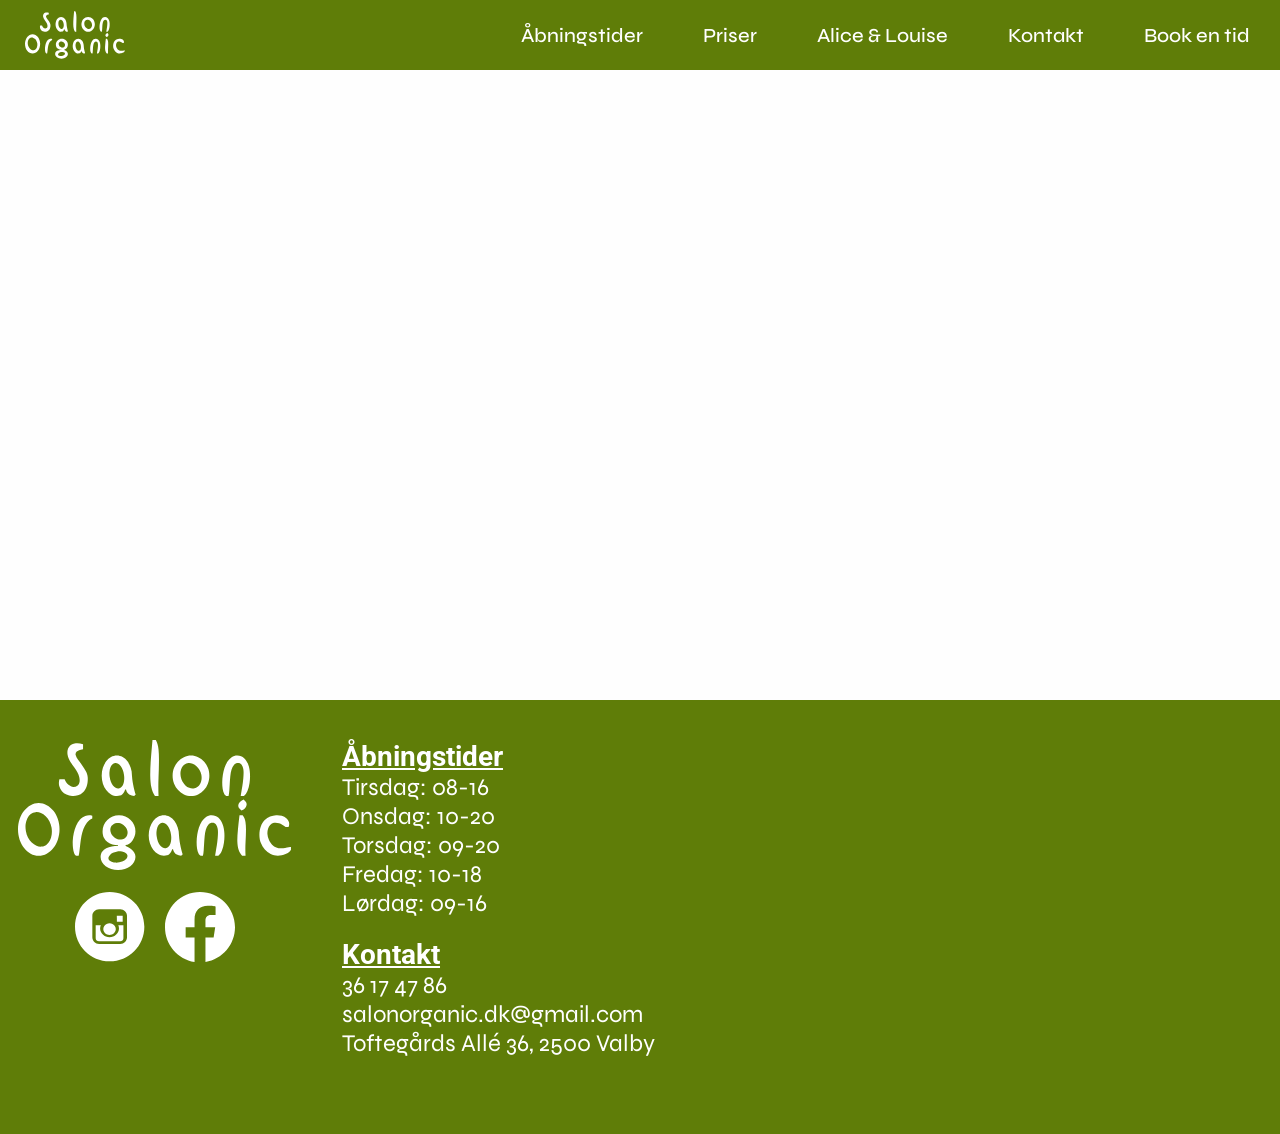
==== aliceoglouise.html @ b5951587 "forside" ====
<!DOCTYPE html>
<html lang="en">
<head>
    <meta charset="UTF-8">
    <link rel="stylesheet" href="style.css">
    <meta name="viewport" content="width=device-width, initial-scale=1.0">
    <title>Forside</title>
</head>
<body id="body">
    <header id="myHeader">
        <!--responsive menu start-->
        <nav class="navbar">
            <a href="index.html" class="nav-branding"><img src="img/Salon Organic.svg"></a> 
            
            <ul class="nav-menu">
                <li class="nav-item">
                    <a href="#footer" class="nav-link color">Åbningstider</a>
                </li>

                <li class="nav-item">
                    <a href="#" class="nav-link color">Priser</a>
                </li>

                <li class="nav-item">
                    <a href="#" class="nav-link color">Alice & Louise</a>
                </li>

                <li class="nav-item">
                    <a href="#footer" class="nav-link color">Kontakt</a>
                </li>

                <li class="nav-item">
                    <a href="https://salonbook.one/?salonorganic#/" class="nav-link color">Book en tid</a>
                </li>
            </ul>
            
            <!--hamburger symbol-->
            <flex>
            <div class="hamburger divclass">
                <span class="bar"></span>
                <span class="bar"></span>
                <span class="bar"></span>
            </div></flex>
        </nav>
        <!--responsive menu end-->

    </header>
    <script src="script.js"></script> <!--link to javaScript file-->
    <div class="undermenu" style="height: 700px;"></div>
    <footer id="footer" class="footer">
        <section class="footeritems">
            <box1 class="box1">
     <a href="index.html" ><img class="footerlogo" src="img/Salon Organic.svg"></a>
     <br>
    <socials>
        <a href="index.html" ><img class="" src="img/instagram.svg">
        <a href="index.html" ><img class="" src="img/facebook.svg"></a></socials>
    </box1>
     <box2>
     <text class="footertext"><a class="footerh1">Åbningstider</a>
        <a class="footera">
        Tirsdag: 08-16 <br>
    Onsdag: 10-20 <br>
    Torsdag: 09-20 <br>
    Fredag: 10-18 <br>
    Lørdag: 09-16</a></text>
    <text class="footertext"><a class="footerh1">Kontakt</a>
        <a class="footera">
        36 17 47 86 <br>
salonorganic.dk@gmail.com <br>
Toftegårds Allé 36, 2500 Valby</a></text></box2>
<map><iframe src="https://www.google.com/maps/embed?pb=!1m18!1m12!1m3!1d167.26829766638448!2d12.516035064567237!3d55.66316603645424!2m3!1f0!2f0!3f0!3m2!1i1024!2i768!4f13.1!3m3!1m2!1s0x4652538d0f232a75%3A0xb062609113948a3b!2sSalon%20Organic!5e0!3m2!1sda!2sdk!4v1773421921897!5m2!1sda!2sdk" width="550" height="350" style="border:0;" allowfullscreen="allowfullscreen" loading="" referrerpolicy="no-referrer-when-downgrade"></iframe></map>
        
    </section></footer>
</body>
</html>
---- style.css ----
@import url('https://fonts.googleapis.com/css2?family=Syne:wght@400..800&display=swap');
@import url('https://fonts.googleapis.com/css2?family=Roboto:ital,wght@0,100..900;1,100..900&display=swap');
/*--STICKY HEADER---------------------------------*/

.paddingtop {
    padding-top: 70px;
}

html {
    height: 100%;
}

.sticky                     {
    position: fixed;
    top: 0;
    width: 100%;
}



.sticky + .content          {padding-top: 102px;}

 body {
    background-color: #FEFEFE;
}


.footerlogo {
    height: 130px;
    width: auto;
}

.footertext {
    display: flex;
    flex-direction: column;
    width: auto;
    height: auto;
}

.kontaktsvg {
    height: auto;
    width: 25px;
}

.footerh1 {
font-family: "Roboto", sans-serif;
color: #ffffff;
font-weight: 700;
font-size: 28px;
text-decoration: underline;
}

box2 {
display: flex;
flex-direction: column;
gap: 20px;
height: auto;
margin: 0;
padding: 0;
flex-wrap: wrap;
align-content: flex-start;
}

.box1 {
    display: flex;
    align-items: center;
    flex-direction: column;
    height: auto;
}


.footera {
font-family: "syne", sans-serif;
color: #ffffff;
font-weight: 300;
font-size: 24px;
gap: 4px;
width: 320px;
}

socials {
    display: flex;
    width: 160px;
    justify-content: space-between;
    height: 100px;
}

socials img {
    height: 70px;
    width: auto;
}


.footeritems {
    margin: 0;
    padding: 0;
    display: flex;
    width: 100%;
    flex-wrap: wrap;
    justify-content: center;
    gap: 50px;
    height: auto;
}

.footer {
    overflow: auto;
    margin: 0;
    padding: 0;
    padding-top: 40px;
    padding-bottom: 40px;
    display: flex;
    justify-content: center;
    align-items: center;
    background-color: #5F7D08;
    height: auto;
    width: 100%;
}

header {
    position: fixed;
    top: 0;
    width: 100%;
}

/*--HAMBURGER MENU START-----------------------------------------------*/
.navbar { 
    display: flex;
    height: 70px;
    font-family: "Syne", sans-serif;
    font-weight: 500;
    font-size: 20px;
    background-color: #5F7D08;
    width: 100%;
    
}

.color {
    color: #ffffff;
}

.nav-menu {
    display: flex;
    font-family: "Syne", sans-serif;
    align-items: center;
    text-decoration: none;
    list-style: none;
    height: 70px;
    margin: 0;
    width: 100%;
    justify-content: flex-end;
}

#myHeader {
    z-index: 1000;
}

.nav-branding img           {
    height: 70px;
     width: 100px;
     padding-left: 25px;
}


.nav-link {
display: flex;
align-items: center;
transition: 0.2s ease;
text-decoration: none;
height: 70px !important;
padding-right: 30px;
padding-left: 30px;
} 

.nav-link:hover             {
    background-color: #425607;
}

.hamburger {
    display:none; 
    cursor: pointer;}

.bar                        {display: block; 
    width:25px;
    height:3px;
    margin: 5px auto; 
    -webkit-transition: all 0.3s ease-in-out;
    transition: all 0.3s ease-in-out;
    background-color: #ffffff;}

body { 
margin: 0;
padding: 0;
height: 100%;
}

flex {
    display: flex;
    justify-content: center;
    align-items: center;
}

div1 {
    margin-top: 70px !important;
    display: flex;
    height: 500px;
    width: 100%;
    margin: 0;
    padding: 0;
    overflow: hidden;
    align-items: center;
}

div2 {
    display: flex;
    height: 500px;
    width: 100%;
    margin: 0;
    padding: 0;
    overflow: hidden;
    align-items: center;
}


billede {
    height: 100%;
    display: flex;
    position:relative;
    width: 50%;
    object-fit: fill;
    margin: 0%;
    padding: 0;
    overflow: hidden;
    justify-content: center;
}

billedetekst {
   height: 100%;
    text-align: center;
    display: flex;
    width: 50%;
    flex-direction: column;
    align-items: center;
    justify-content: center;
}

teksth1 {
font-family: "Roboto", sans-serif;
color: #2E4C1B;
font-weight: 700;
font-size: 28px;
width: 90%;
}

teksth2 {
font-family: "syne", sans-serif;
color: #2E4C1B;
font-weight: 400;
font-size: 24px;
width: 80%;
line-height: 25px;
}

.billede {
    width: 100%;
    object-fit: cover;  
      display: flex;
    overflow: hidden;
    object-position: bottom;
}

@media(max-width:1274px){
teksth1 {
font-family: "Roboto", sans-serif;
color: #2E4C1B;
font-weight: 700;
font-size: 28px;
width: 100%;
}
    teksth2 {
font-family: "syne", sans-serif;
color: #2E4C1B;
font-weight: 400;
font-size: 22px;
width: 95%;
line-height: 25px;
}
}

@media(max-width:1096px){
billede {
    height: 400px;
    width: 100%;
    object-fit: cover;
    display: flex;
    margin-bottom: 0;
}

.billede {
  height: 400px;
    width: 100%;
    object-fit: cover;  
      display: flex;
    overflow: hidden;
    object-position: bottom;
}

billedetekst {
    height: 100%;
    text-align: center;
    display: flex;
    width: 90%;
    flex-direction: column;
    align-items: center;
    justify-content: center;
    padding: 40px;
}

div1 {
            display: flex;
        height: auto;
        flex-wrap: wrap;
        justify-content: center;
        margin-bottom: 0;
}
div2 {
            display: flex;
        height: auto;
        flex-wrap: wrap;
        justify-content: center;
        flex-direction: column-reverse;
        align-content: center;
}
}

@media(max-width:768px){

.footer {
    padding-top: 60px;
    padding-bottom: 40px;
}

    .footerh1 {
font-family: "Roboto", sans-serif;
color: #ffffff;
font-weight: 700;
font-size: 24px;
text-decoration: underline;
}


.footera {
font-family: "Roboto", sans-serif;
color: #ffffff;
font-weight: 300;
font-size: 20px;
gap: 4px;
width: 320px;
}

.box1 {
        order:3;
        display: flex;
    align-items: flex-start;
    flex-direction: column;
    height: auto;
    margin: 0;
    padding: 0;
    }

    .footerlogo {
        display: none;
    }
    
     .footeritems {
        width: 90%;
        justify-content: flex-start;
        gap: 10px;
        flex-direction: column;
    }

    .hamburger
        {
            display: block;
            margin-right: 25px;
    }

    .hamburger.active .bar:nth-child(2)
        {opacity: 0;}
    
    .hamburger.active .bar:nth-child(1)
        {transform: translateY(8px) rotate(45deg);} 

    .hamburger.active .bar:nth-child(3)
        {transform: translateY(-8px) rotate(-45deg);} 

    .nav-menu{
        position: fixed;
        top:-100%;
        flex-direction: column;
        background-color: #425607;
        width:100%;
        text-align: center;
        transition: 0.4s;
    padding: 0;
    margin: 0;
z-index: -1;
justify-content: inherit;
height: auto;
}

        

    .nav-item{
        margin: 16px 0;
    width: 100%;}

    .nav-menu.active{
        position: fixed;
        padding: 0;
        top: 70px;
        z-index: -1;
        padding-top: 20px;
        margin-top: -20px;
     }
.navbar { 
    display: flex;
    height: 70px;
    font-family: "Syne", sans-serif;
    font-weight: 500;
    font-size: 20px;
    background-color: #5F7D08;
    width: 100%;
    justify-content: space-between;
}

.nav-link:hover             {
    background-color:none;
}

.nav-link           {
    display: flex;
    justify-content: center;
}

a:hover, a:focus, a:active {
  text-decoration: none;
  color: #42560700;
   -webkit-tap-highlight-color: transparent !important;
}

    }

    @media(max-width:615px){
          map {
    width: 100% !important;
    height: 300px !important;
  }
  map > iframe {
    width: 100% !important;
    height: 300px !important;
  }
}

 @media(max-width:355px){
          map {
    width: 100% !important;
    height: 300px !important;
  }
  map > iframe {
    width: 100% !important;
    height: 300px !important;
  }
}

@media(max-width:450px){
billede {
    height: 250px;
    width: 100%;
    object-fit: cover;
    display: flex;
    margin-bottom: 0;
}

.billede {
  height: 250px;
    width: 100%;
    object-fit: cover;  
      display: flex;
    overflow: hidden;
    object-position: bottom;
}

billedetekst {
    height: 100%;
    text-align: center;
    display: flex;
    width: 95%;
    flex-direction: column;
    align-items: center;
    justify-content: center;
    padding: 20px;
}

div1 {
            display: flex;
        height: auto;
        flex-wrap: wrap;
        justify-content: center;
        margin-bottom: 0;
}
div2 {
            display: flex;
        height: auto;
        flex-wrap: wrap;
        justify-content: center;
        flex-direction: column-reverse;
        align-content: center;
}
teksth1 {
font-family: "Roboto", sans-serif;
color: #2E4C1B;
font-weight: 700;
font-size: 20px;
width: 100%;
}
    teksth2 {
font-family: "syne", sans-serif;
color: #2E4C1B;
font-weight: 400;
font-size: 18px;
width: 90%;
line-height: 20px;
}
}
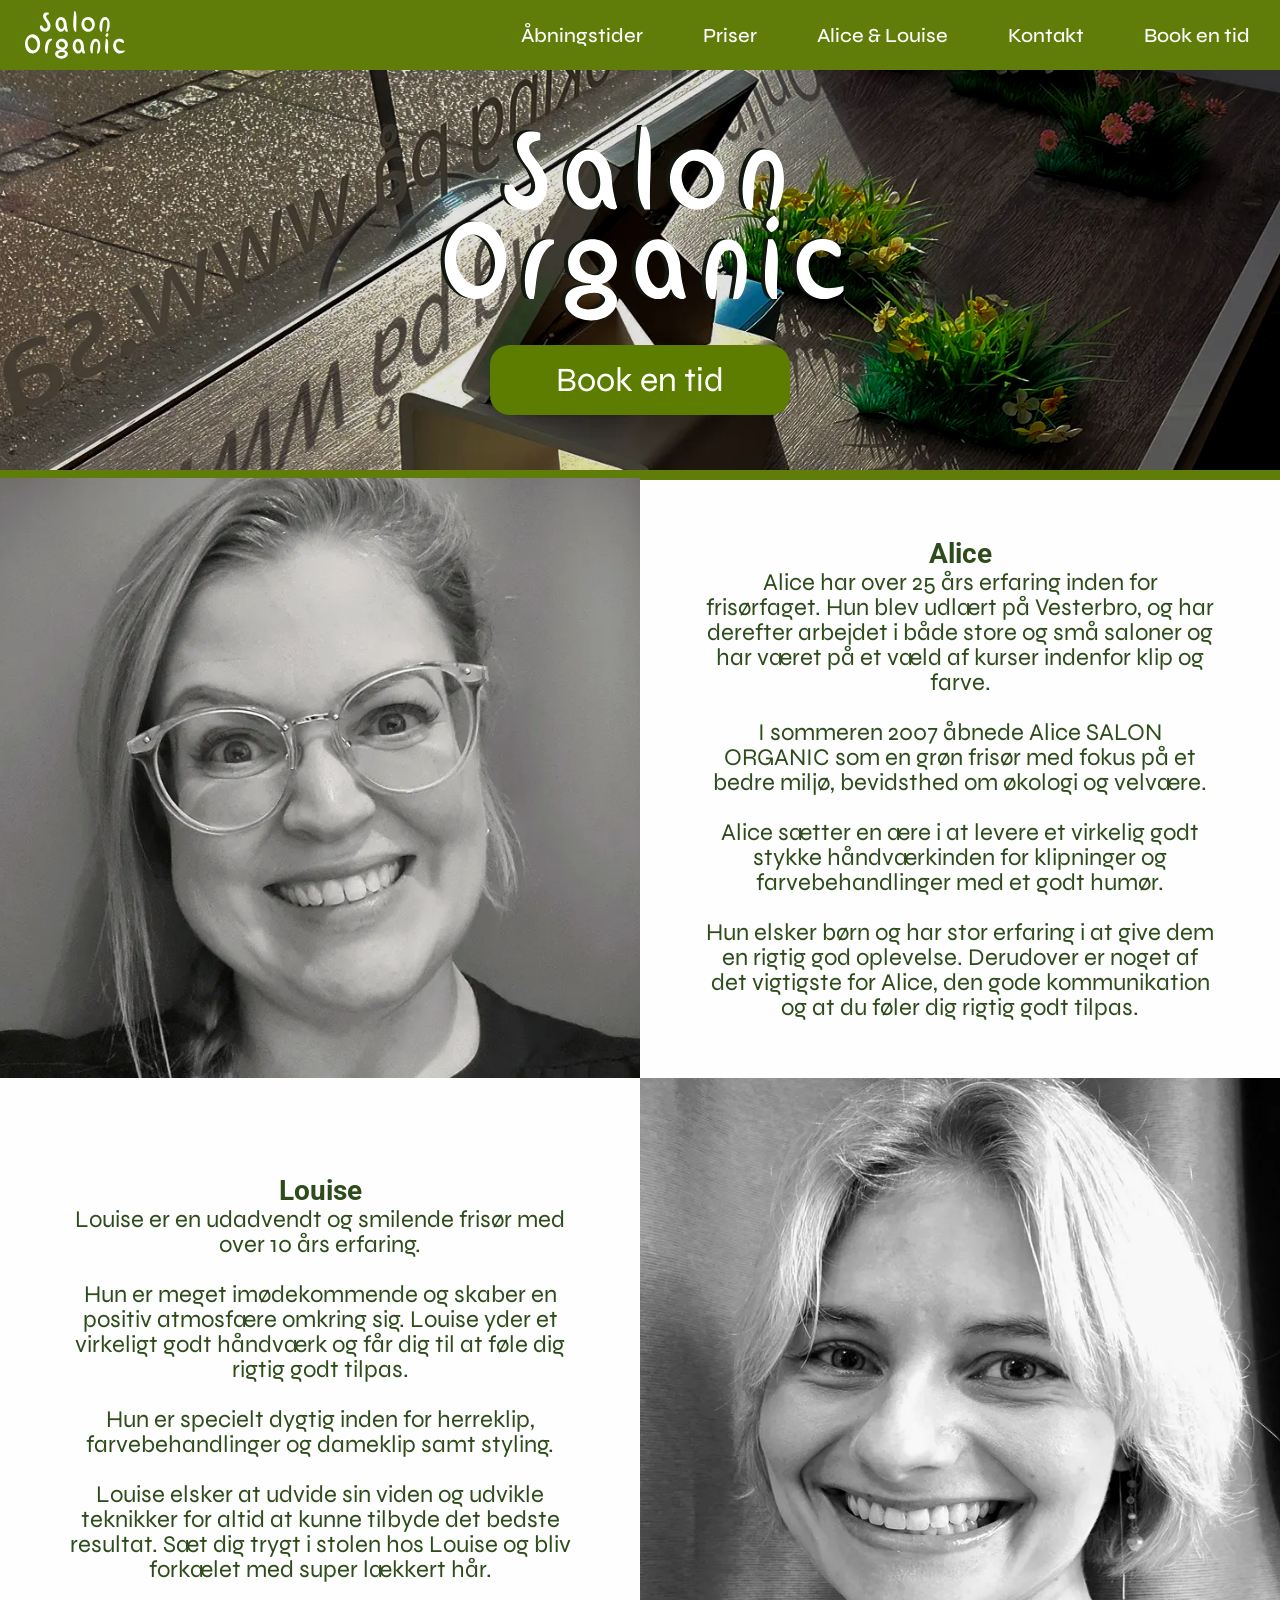
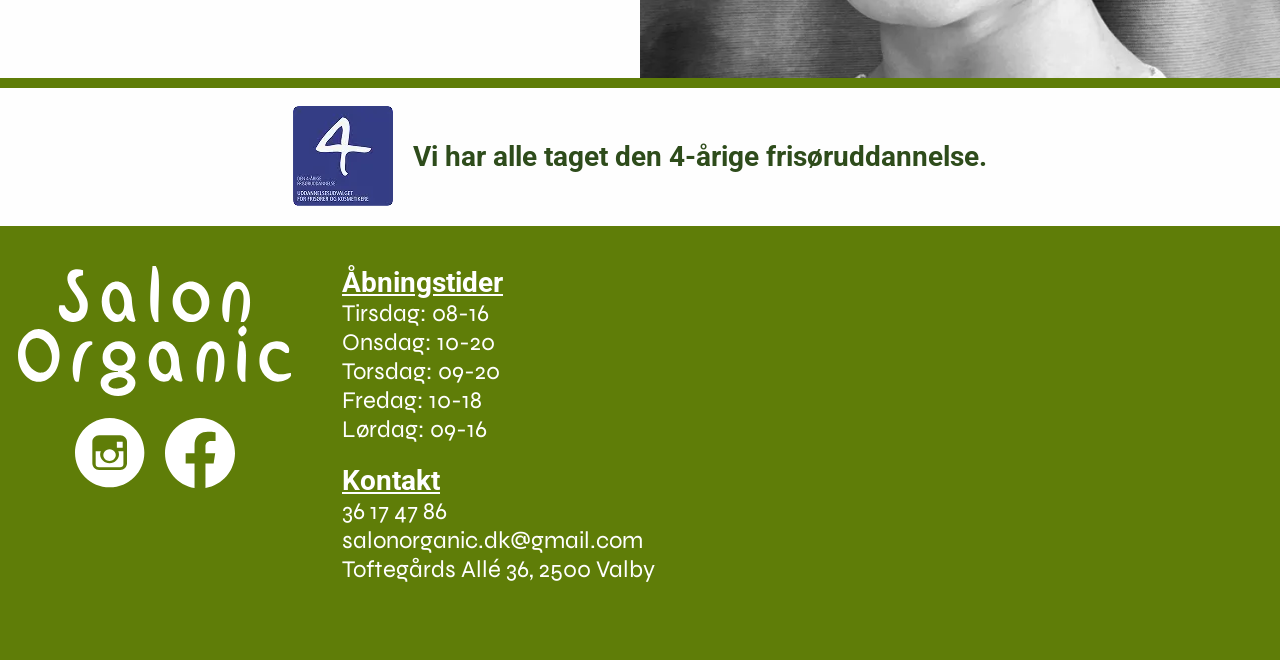
==== commit 7267e736: "aliceoglouise" ====
--- a/aliceoglouise.html
+++ b/aliceoglouise.html
@@ -1,16 +1,24 @@
 <!DOCTYPE html>
-<html lang="en">
+<html lang="da">
 <head>
+    <meta http-equiv="Content-Type" content="text/html; charset=utf-8">
+    <link rel="shortcut icon" type="image/x-icon" href="img/logosalonorganic.ico">
+    <script async="" src="https://www.googletagmanager.com/gtm.js?id=GTM-NTB98TKX"></script>
+    <meta property="og:url" content="http://www.salonorganic.dk">
+    <meta property="og:type" content="website">
+    <meta property="og:title" content="Salon Organic">
+    <meta property="og:description" content="Din økologiske frisør i hjertet af Valby">
+    <meta property="og:image" content="http://salonorganic.dk/images/blomst.jpg">
     <meta charset="UTF-8">
     <link rel="stylesheet" href="style.css">
     <meta name="viewport" content="width=device-width, initial-scale=1.0">
-    <title>Forside</title>
+    <title>Salon Organic</title>
 </head>
 <body id="body">
     <header id="myHeader">
         <!--responsive menu start-->
         <nav class="navbar">
-            <a href="index.html" class="nav-branding"><img src="img/Salon Organic.svg"></a> 
+            <a href="index.html" class="nav-branding"><img src="img/SalonOrganic.svg"></a> 
             
             <ul class="nav-menu">
                 <li class="nav-item">
@@ -18,11 +26,11 @@
                 </li>
 
                 <li class="nav-item">
-                    <a href="#" class="nav-link color">Priser</a>
+                    <a href="priser.html" class="nav-link color">Priser</a>
                 </li>
 
                 <li class="nav-item">
-                    <a href="#" class="nav-link color">Alice & Louise</a>
+                    <a href="aliceoglouise.html" class="nav-link color">Alice & Louise</a>
                 </li>
 
                 <li class="nav-item">
@@ -30,7 +38,7 @@
                 </li>
 
                 <li class="nav-item">
-                    <a href="https://salonbook.one/?salonorganic#/" class="nav-link color">Book en tid</a>
+                    <a target="_blank" rel="noopener noreferrer" href="https://salonbook.one/?salonorganic#/" class="nav-link color">Book en tid</a>
                 </li>
             </ul>
             
@@ -45,12 +53,74 @@
         <!--responsive menu end-->
 
     </header>
-    <script src="script.js"></script> <!--link to javaScript file-->
-    <div class="undermenu" style="height: 700px;"></div>
+    <script src="script.js"></script>
+    <div class="undermenu"></div>
+    <hero class="darker" style="background-image: url('img/aliceoglouisehero.webp');" fetchpriority="high" rel="preload" >
+       <img class="herologo" src="img/HeroSalonOrganic.svg">
+       <a target="_blank" rel="noopener noreferrer" href="https://salonbook.one/?salonorganic#/" class="button"><button>Book en tid</button></a>
+        
+    </hero>
+    <linje></linje>
+    <div1 class="vend alhøjde">
+        <billedetekst>
+        <teksth1>Alice</teksth1>
+        <teksth2>
+       Alice har over 25 års erfaring inden for frisørfaget.
+            Hun blev udlært på Vesterbro, og har derefter arbejdet i både 
+            store og små saloner og har været på et væld af kurser indenfor klip og farve.
+            <br>
+            <br>
+            I sommeren 2007 åbnede Alice SALON ORGANIC som en grøn frisør 
+            med fokus på et bedre miljø, bevidsthed om økologi og velvære.
+            <br>
+            <br>
+            Alice sætter en ære i at levere et virkelig godt stykke håndværkinden
+            for klipninger og farvebehandlinger med et godt humør.
+            <br>
+            <br>
+            Hun elsker børn og har stor erfaring i at give dem en rigtig god oplevelse. 
+            Derudover er noget af det vigtigste for Alice, den gode kommunikation 
+            og at du føler dig rigtig godt tilpas.
+            </teksth2>
+        </billedetekst>
+        <billede>
+         <img class="billedeal" style="object-position: center" src="img/alice.webp">
+        </billede>
+    </div1>
+       <div2 class="vend2 alhøjde">
+        
+        <billede>
+         <img class="billedeal" style="object-position: center;" src="img/louise.webp">
+        </billede>
+        <billedetekst>
+        <teksth1>Louise</teksth1>
+        <teksth2>
+        Louise er en udadvendt og smilende frisør
+        med over 10 års erfaring. 
+            <br>
+            <br>
+        Hun er meget imødekommende og 
+        skaber en positiv atmosfære omkring sig.
+        Louise yder et virkeligt godt håndværk og 
+        får dig til at føle dig rigtig godt tilpas. 
+            <br>
+            <br>
+        Hun er specielt dygtig inden for herreklip, farvebehandlinger 
+        og dameklip samt styling. 
+            <br>
+            <br>
+        Louise elsker at udvide sin viden og udvikle teknikker for altid at kunne
+         tilbyde det bedste resultat. Sæt dig trygt i stolen hos Louise og bliv forkælet
+          med super lækkert hår.
+            </teksth2>
+        </billedetekst>
+    </div2>
+    <linje></linje>
+    <section class="fireflex"><img class="firearlogo" src="img/4AR.webp"> <tekstfire>Vi har alle taget den 4-årige frisøruddannelse.</tekstfire> </section>
     <footer id="footer" class="footer">
         <section class="footeritems">
             <box1 class="box1">
-     <a href="index.html" ><img class="footerlogo" src="img/Salon Organic.svg"></a>
+     <a href="index.html" ><img class="footerlogo" src="img/SalonOrganic.svg"></a>
      <br>
     <socials>
         <a href="index.html" ><img class="" src="img/instagram.svg">
@@ -69,7 +139,7 @@
         36 17 47 86 <br>
 salonorganic.dk@gmail.com <br>
 Toftegårds Allé 36, 2500 Valby</a></text></box2>
-<map><iframe src="https://www.google.com/maps/embed?pb=!1m18!1m12!1m3!1d167.26829766638448!2d12.516035064567237!3d55.66316603645424!2m3!1f0!2f0!3f0!3m2!1i1024!2i768!4f13.1!3m3!1m2!1s0x4652538d0f232a75%3A0xb062609113948a3b!2sSalon%20Organic!5e0!3m2!1sda!2sdk!4v1773421921897!5m2!1sda!2sdk" width="550" height="350" style="border:0;" allowfullscreen="allowfullscreen" loading="" referrerpolicy="no-referrer-when-downgrade"></iframe></map>
+<map><iframe src="https://www.google.com/maps/embed?pb=!1m18!1m12!1m3!1d167.26829766638448!2d12.516035064567237!3d55.66316603645424!2m3!1f0!2f0!3f0!3m2!1i1024!2i768!4f13.1!3m3!1m2!1s0x4652538d0f232a75%3A0xb062609113948a3b!2sSalon%20Organic!5e0!3m2!1sda!2sdk!4v1773421921897!5m2!1sda!2sdk" width="550" height="350" style="border:0;" allowfullscreen="allowfullscreen" loading="lazy" referrerpolicy="no-referrer-when-downgrade"></iframe></map>
         
     </section></footer>
 </body>
--- a/style.css
+++ b/style.css
@@ -16,7 +16,19 @@
     width: 100%;
 }
 
-
+.darker {
+filter: contrast(1.1);
+}
+
+.fireflex {
+    display: flex;
+    width: 100% !important;
+    align-items: center;
+    justify-content: center;
+    gap: 20px;
+    padding-top: 20px;
+    padding-bottom: 20px;
+}
 
 .sticky + .content          {padding-top: 102px;}
 
@@ -171,6 +183,10 @@
 padding-left: 30px;
 } 
 
+.alhøjde {
+    height: 600px;
+}
+
 .nav-link:hover             {
     background-color: #425607;
 }
@@ -200,26 +216,91 @@
 }
 
 div1 {
+    display: flex;
+    height: 500px;
+    width: 100%;
+    margin: 0;
+    padding: 0;
+    overflow: hidden;
+    align-items: center;
+}
+
+.vend {
+    display: flex;
+    flex-direction: row-reverse;
+}
+
+.vend2 {
+    display: flex;
+    flex-direction: row-reverse;
+}
+
+div2 {
+    display: flex;
+    height: 500px;
+    width: 100%;
+    margin: 0;
+    padding: 0;
+    overflow: hidden;
+    align-items: center;
+}
+
+.herologo {
+    height: 200px;
+    width: 100%;
+}
+
+button {
+    background-color: #5F7D08;
+     width: 300px;
+    height: 70px;
+    padding: 0;
+    border-width: 0;
+    border-radius: 20px;
+    font-family: "Syne", sans-serif;
+    color: #FEFEFE;
+    text-decoration: none;
+    font-size: 34px;
+}
+
+button:hover {
+    margin-bottom: -3px;
+    background-color: #2E4C1B;
+    zoom: 1.03;
+}
+
+hero {
     margin-top: 70px !important;
     display: flex;
-    height: 500px;
-    width: 100%;
-    margin: 0;
-    padding: 0;
-    overflow: hidden;
-    align-items: center;
-}
-
-div2 {
-    display: flex;
-    height: 500px;
-    width: 100%;
-    margin: 0;
-    padding: 0;
-    overflow: hidden;
-    align-items: center;
-}
-
+    width: 100%;
+    height: 400px;
+     justify-content: center;
+    flex-direction: column;
+    align-items: center;
+    gap: 20px;
+    background-repeat: no-repeat;
+    background-size: cover;
+    background-position: center;
+}
+
+linje {
+    display: flex;
+    background-color: #5F7D08;
+    height: 10px;
+    width: 100%;
+    margin-bottom: -2px;
+}
+
+#contents {
+    color: #254a12;
+    font-family: "Roboto", sans-serif;
+    align-items: center;
+    font-weight: 500;
+    width: 80%;
+    padding-bottom: 10px;
+    font-size: 18px;
+    line-height: 20px;
+}
 
 billede {
     height: 100%;
@@ -231,6 +312,11 @@
     padding: 0;
     overflow: hidden;
     justify-content: center;
+}
+
+img {
+    overflow-clip-margin: inherit;
+    overflow: auto;
 }
 
 billedetekst {
@@ -250,6 +336,14 @@
 font-size: 28px;
 width: 90%;
 }
+
+tekstfire {
+font-family: "Roboto", sans-serif;
+color: #2E4C1B;
+font-weight: 700;
+font-size: 28px;
+}
+
 
 teksth2 {
 font-family: "syne", sans-serif;
@@ -268,6 +362,15 @@
     object-position: bottom;
 }
 
+.billedeal {
+    height: 600px;
+    width: 100%;
+    object-fit: cover;  
+      display: flex;
+    overflow: hidden;
+    object-position: bottom;
+}
+
 @media(max-width:1274px){
 teksth1 {
 font-family: "Roboto", sans-serif;
@@ -287,12 +390,34 @@
 }
 
 @media(max-width:1096px){
+
+
+.vend {
+    display: flex;
+    flex-direction: column-reverse;
+    align-content: center;
+            flex-wrap: nowrap;
+}
+
+
 billede {
     height: 400px;
     width: 100%;
     object-fit: cover;
     display: flex;
     margin-bottom: 0;
+}
+
+.alhøjde {
+    height: auto;
+}
+
+.billedeal {
+    height: auto !important; 
+    width: 100%;
+    object-fit: cover;  
+    overflow: auto !important;
+    object-position: bottom;
 }
 
 .billede {
@@ -333,6 +458,29 @@
 }
 
 @media(max-width:768px){
+
+    .fireflex {
+    display: flex;
+    width: 100% !important;
+    align-items: center;
+    justify-content: center;
+    gap: 10px;
+    padding-top: 20px;
+    padding-bottom: 20px;
+}
+
+            tekstfire {
+font-family: "Roboto", sans-serif;
+color: #2E4C1B;
+font-weight: 700;
+font-size: 18px;
+width: 200px;
+}
+
+.firearlogo {
+    width: auto;
+    height: 50px;
+}
 
 .footer {
     padding-top: 60px;
@@ -434,7 +582,7 @@
 }
 
 .nav-link:hover             {
-    background-color:none;
+    background-color:transparent;
 }
 
 .nav-link           {
@@ -444,13 +592,18 @@
 
 a:hover, a:focus, a:active {
   text-decoration: none;
-  color: #42560700;
+  color: #ffffff;
    -webkit-tap-highlight-color: transparent !important;
 }
 
+.herologo {
+    height: 150px;
+}
+
     }
 
     @media(max-width:615px){
+
           map {
     width: 100% !important;
     height: 300px !important;
@@ -472,7 +625,30 @@
   }
 }
 
-@media(max-width:450px){
+@media(max-width:500px){
+
+.darker {
+filter: contrast(1.2);
+}
+
+.herologo {
+    width: 100%;
+    height: auto;
+}
+
+button {
+    width: 200px;
+    height: 50px;
+    font-size: 24px;
+}
+
+hero {
+    height: 250px;
+    background-repeat: no-repeat;
+    background-size: cover;
+    gap: 5px;
+}
+
 billede {
     height: 250px;
     width: 100%;
@@ -531,4 +707,86 @@
 width: 90%;
 line-height: 20px;
 }
+}
+
+@media(max-width:1007px){
+
+    button:hover {
+        margin-bottom: 0;
+    margin-top: 0px;
+    background-color: #5F7D08;
+    zoom: 1;
+}
+
+    .hamburger
+        {
+            display: block;
+            margin-right: 25px;
+    }
+
+    .hamburger.active .bar:nth-child(2)
+        {opacity: 0;}
+    
+    .hamburger.active .bar:nth-child(1)
+        {transform: translateY(8px) rotate(45deg);} 
+
+    .hamburger.active .bar:nth-child(3)
+        {transform: translateY(-8px) rotate(-45deg);} 
+
+    .nav-menu{
+        position: fixed;
+        top:-1000px;
+        flex-direction: column;
+        background-color: #425607;
+        width:100%;
+        text-align: center;
+        transition: 0.4s;
+    padding: 0;
+    margin: 0;
+z-index: -1;
+justify-content: inherit;
+height: auto;
+}
+
+    .nav-item{
+        margin: 16px 0;
+    width: 100%;}
+
+    .nav-menu.active{
+        max-height: calc(100vh - 70px) !important;
+        overflow-y: scroll !important;
+        position: absolute;
+    overflow: scroll;
+        padding: 0;
+        top: 70px;
+        z-index: -1;
+        padding-top: 20px;
+        margin-top: -20px;
+        max-height: 700px;
+     }
+.navbar { 
+    display: flex;
+    height: 70px;
+    font-family: "Syne", sans-serif;
+    font-weight: 500;
+    font-size: 20px;
+    background-color: #5F7D08;
+    width: 100%;
+    justify-content: space-between;
+}
+
+.nav-link:hover             {
+    background-color:transparent;
+}
+
+.nav-link           {
+    display: flex;
+    justify-content: center;
+}
+
+a:hover, a:focus, a:active {
+  text-decoration: none;
+  color: #ffffff;
+   -webkit-tap-highlight-color: transparent !important;
+}
 }
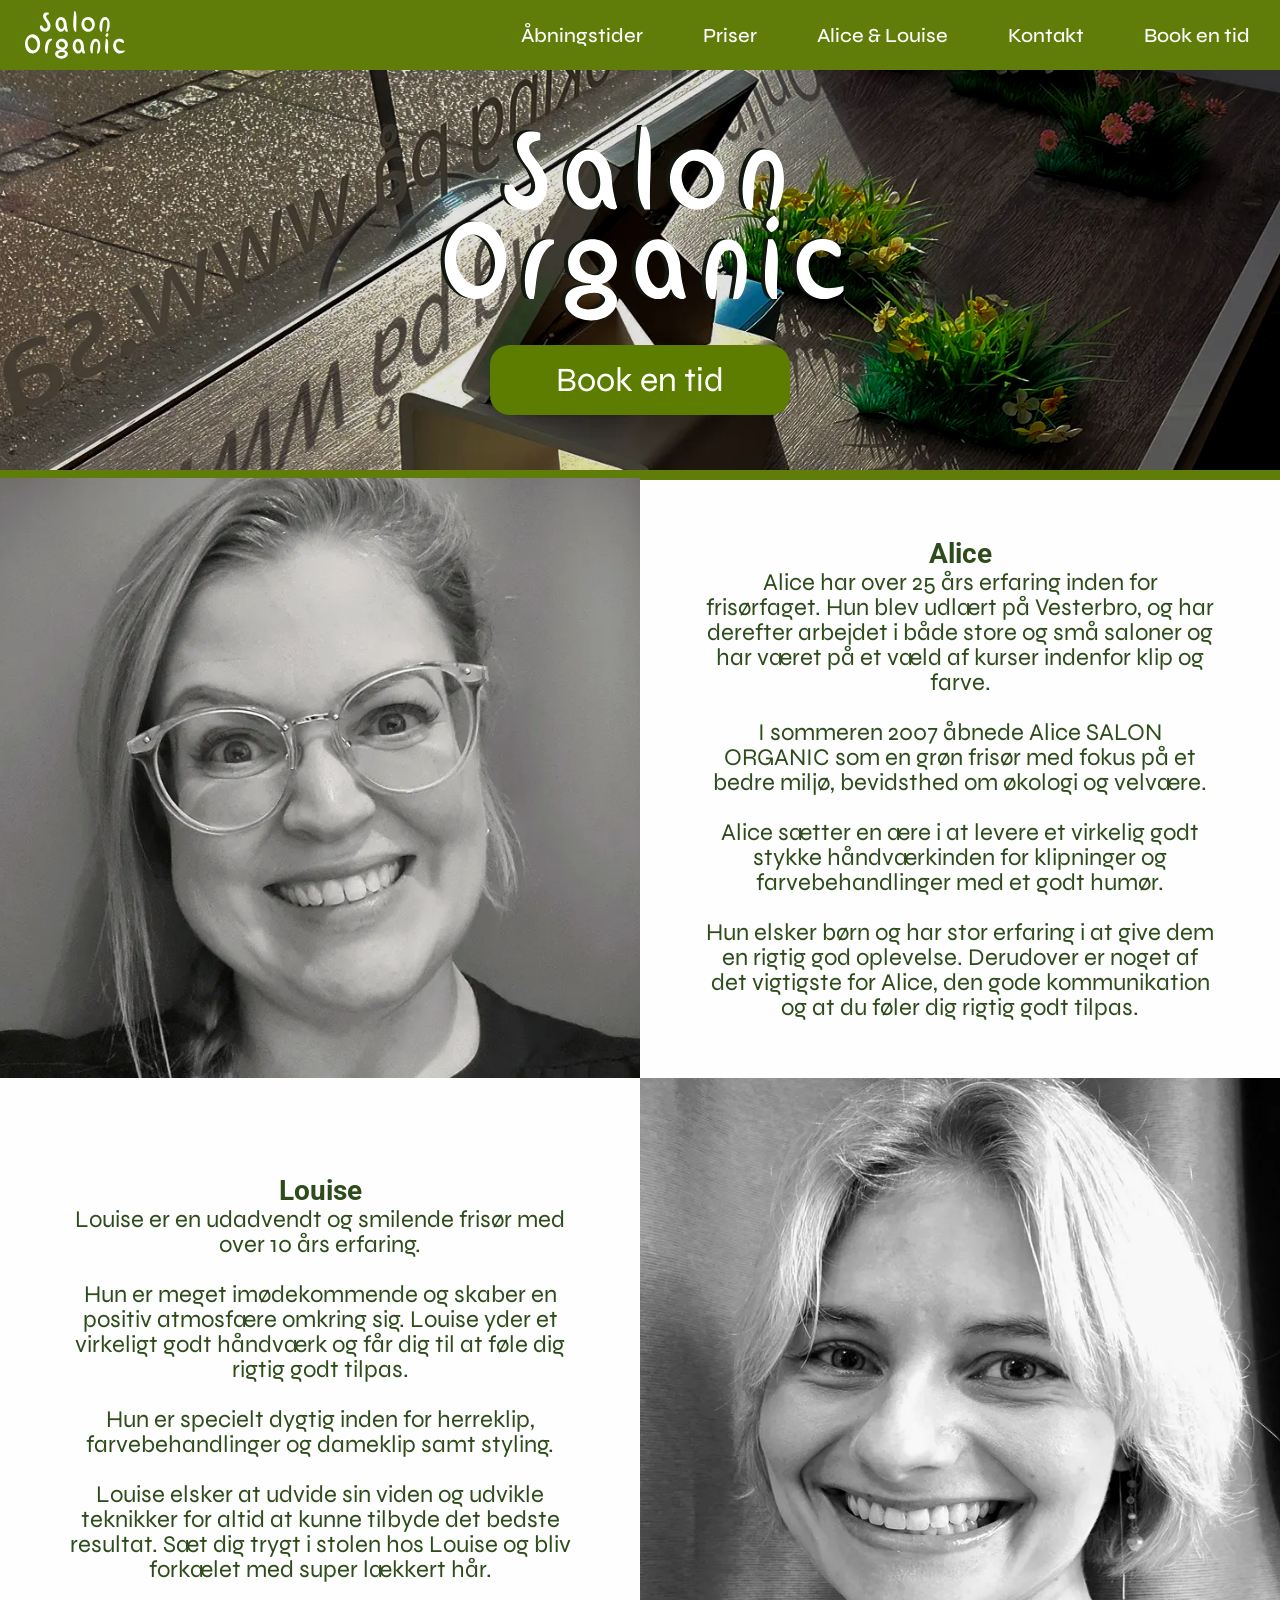
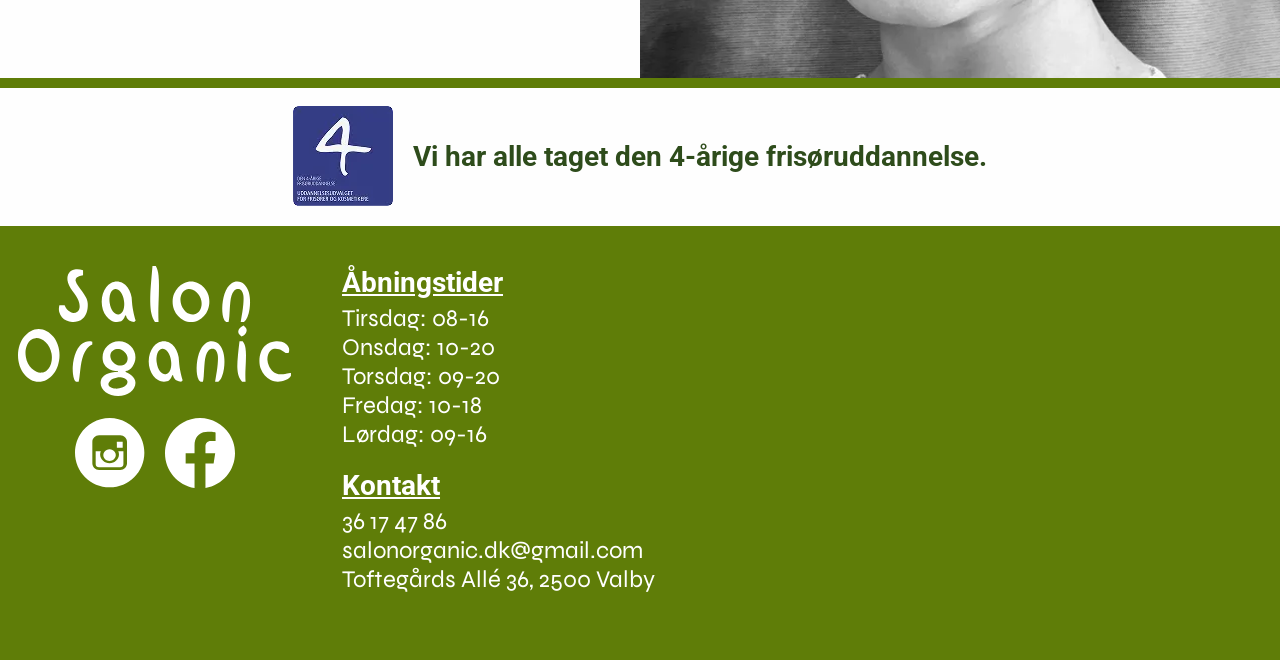
==== commit 3b8a8b59: "test" ====
--- a/aliceoglouise.html
+++ b/aliceoglouise.html
@@ -18,7 +18,7 @@
     <header id="myHeader">
         <!--responsive menu start-->
         <nav class="navbar">
-            <a href="index.html" class="nav-branding"><img src="img/SalonOrganic.svg"></a> 
+            <a href="index" class="nav-branding"><img src="img/SalonOrganic.svg"></a> 
             
             <ul class="nav-menu">
                 <li class="nav-item">
@@ -26,11 +26,11 @@
                 </li>
 
                 <li class="nav-item">
-                    <a href="priser.html" class="nav-link color">Priser</a>
+                    <a href="priser" class="nav-link color">Priser</a>
                 </li>
 
                 <li class="nav-item">
-                    <a href="aliceoglouise.html" class="nav-link color">Alice & Louise</a>
+                    <a href="aliceoglouise" class="nav-link color">Alice & Louise</a>
                 </li>
 
                 <li class="nav-item">
@@ -120,11 +120,11 @@
     <footer id="footer" class="footer">
         <section class="footeritems">
             <box1 class="box1">
-     <a href="index.html" ><img class="footerlogo" src="img/SalonOrganic.svg"></a>
+     <a href="index" ><img class="footerlogo" src="img/SalonOrganic.svg"></a>
      <br>
     <socials>
-        <a href="index.html" ><img class="" src="img/instagram.svg">
-        <a href="index.html" ><img class="" src="img/facebook.svg"></a></socials>
+        <a href="https://www.instagram.com/salonorganic_valby/" ><img class="" src="img/instagram.svg">
+        <a href="https://www.facebook.com/salonorganic.dk" ><img class="" src="img/facebook.svg"></a></socials>
     </box1>
      <box2>
      <text class="footertext"><a class="footerh1">Åbningstider</a>
--- a/style.css
+++ b/style.css
@@ -80,8 +80,74 @@
     height: auto;
 }
 
+table {
+  border-spacing: 40px 0px;  
+  font-family: "syne", sans-serif;
+  color: #2E4C1B;
+    font-size: 32px;
+    width: 90%;
+}
+
+table, td {
+    height: 60px;
+    padding-top: 10px;
+    padding-bottom: 10px;
+}
+
+table, th {
+    padding-top: 00px;
+    padding-bottom: 00px;
+}
+
+.priserh1 {
+    justify-content: center;
+    display: flex; 
+    width: 100%; 
+    text-align: center;
+    height: 80px;
+    align-items: center;
+    font-size: 38px;
+}
+
+.servicegrøn {
+    padding-left: 20px;  
+    background: #D5F8B3; 
+    font-weight: 400;
+    line-break: auto;
+}
+
+.prisgrøn {
+    width: 20%; 
+    text-align: center; 
+    background: #D5F8B3; 
+    font-weight: 600;
+    font-family: "Roboto", sans-serif;
+}
+
+.servicegrå {
+    padding-left: 20px;  
+    background: #EDF4DB; 
+    font-weight: 400;
+    line-break: auto;
+}
+
+.prisgrå {
+    width: 20%; 
+    text-align: center; 
+    background: #EDF4DB;
+ font-family: "Roboto", sans-serif;
+    font-weight: 600;
+}
+
+tableflex {
+    width: 100%;
+    display: flex;
+    justify-content: center;
+    flex-wrap: wrap;
+}
 
 .footera {
+margin-top: 5px;
 font-family: "syne", sans-serif;
 color: #ffffff;
 font-weight: 300;
@@ -459,6 +525,30 @@
 
 @media(max-width:768px){
 
+    table {
+    width: 100%;
+}
+
+.prisgrøn {
+    width: 30%; 
+    text-align: center; 
+    background: #D5F8B3; 
+    font-weight: 500;
+    font-family: "Roboto", sans-serif;
+    font-size: 28px;
+}
+
+
+.prisgrå {
+    width: 30%; 
+    text-align: center; 
+    background: #EDF4DB;
+ font-family: "Roboto", sans-serif;
+    font-weight: 500;
+    font-size: 28px;
+}
+
+    
     .fireflex {
     display: flex;
     width: 100% !important;
@@ -604,6 +694,63 @@
 
     @media(max-width:615px){
 
+table {
+    width: 100%;
+    border-spacing: 20px 0px;  
+}
+table, td {
+    width: 600px;
+    font-size: 24px;
+}
+
+.servicegrøn {
+    padding-left: 10px; 
+    padding-right: 5px; 
+    background: #D5F8B3; 
+    font-weight: 400;
+    line-break: auto;
+}
+
+.prisgrøn {
+    width: 30%; 
+    text-align: center; 
+    background: #D5F8B3; 
+    font-weight: 500;
+    font-family: "Roboto", sans-serif;
+    font-size: 22px;
+    padding-left: 5px;
+    padding-right: 5px;
+}
+
+.servicegrå {
+    padding-left: 10px; 
+    padding-right: 5px; 
+    background: #EDF4DB; 
+    font-weight: 400;
+    line-break: auto;
+}
+
+.prisgrå {
+    font-size: 22px;
+    width: 30%; 
+    text-align: center; 
+    background: #EDF4DB;
+ font-family: "Roboto", sans-serif;
+    font-weight: 500;
+    padding-left: 5px;
+    padding-right: 5px;
+}
+
+.priserh1 {
+    justify-content: center;
+    display: flex; 
+    width: 100%; 
+    text-align: center;
+    height: 80px;
+    align-items: center;
+    font-size: 30px;
+}
+
           map {
     width: 100% !important;
     height: 300px !important;
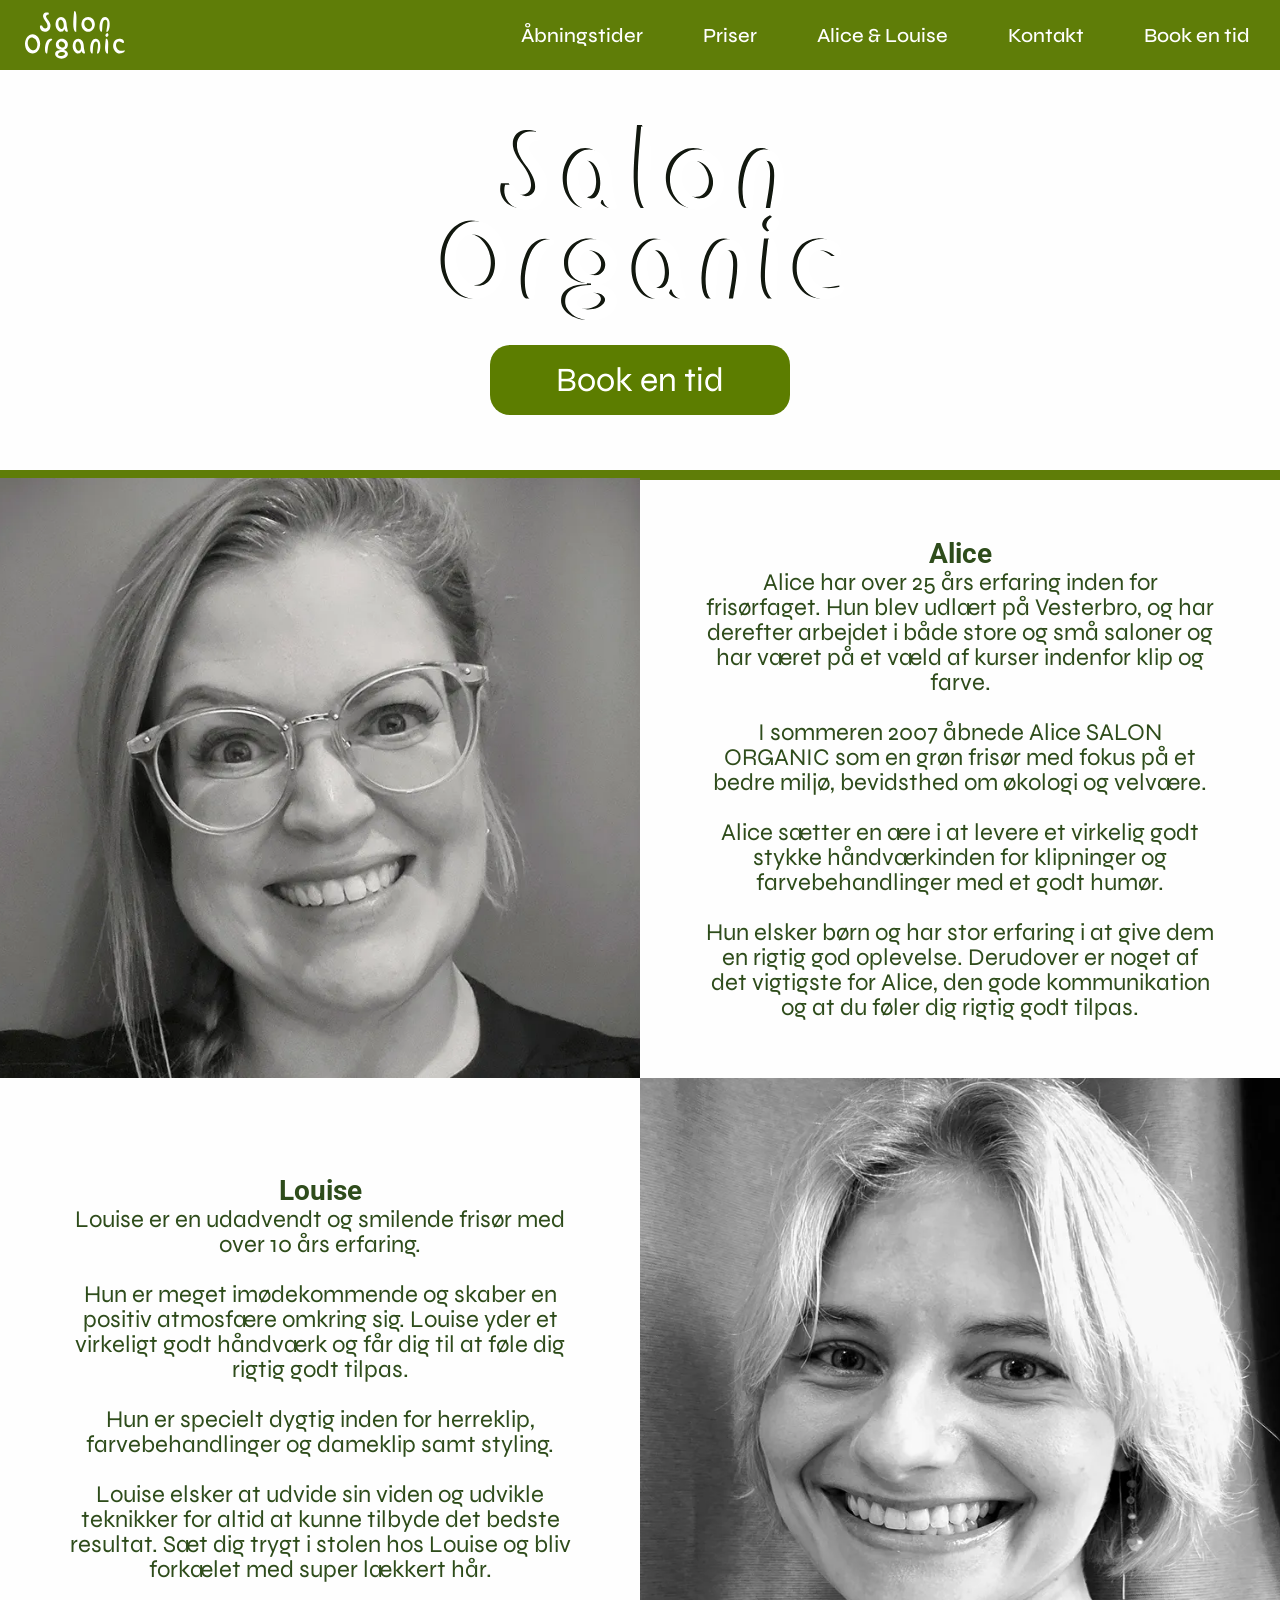
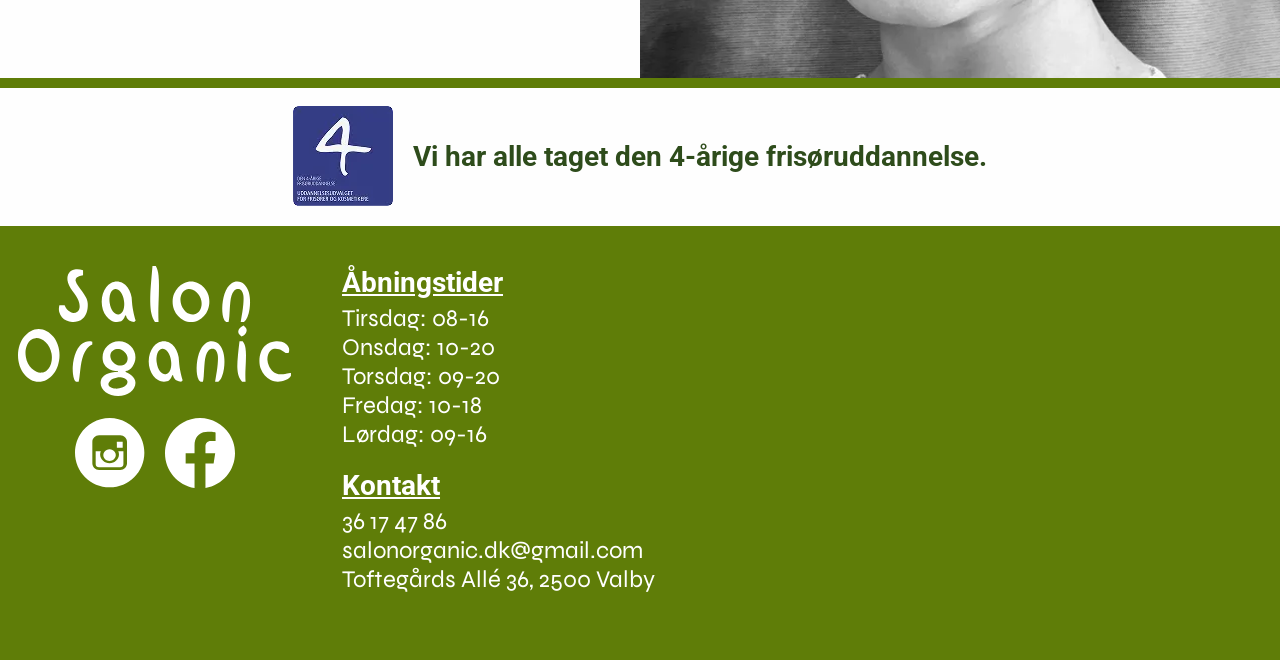
==== commit 7dea040f: "heroes" ====
--- a/aliceoglouise.html
+++ b/aliceoglouise.html
@@ -18,7 +18,7 @@
     <header id="myHeader">
         <!--responsive menu start-->
         <nav class="navbar">
-            <a href="index" class="nav-branding"><img src="img/SalonOrganic.svg"></a> 
+            <a href="index.html" class="nav-branding"><img src="img/SalonOrganic.svg"></a> 
             
             <ul class="nav-menu">
                 <li class="nav-item">
@@ -26,11 +26,11 @@
                 </li>
 
                 <li class="nav-item">
-                    <a href="priser" class="nav-link color">Priser</a>
+                    <a href="Priser.html" class="nav-link color">Priser</a>
                 </li>
 
                 <li class="nav-item">
-                    <a href="aliceoglouise" class="nav-link color">Alice & Louise</a>
+                    <a href="AliceogLouise.html" class="nav-link color">Alice & Louise</a>
                 </li>
 
                 <li class="nav-item">
@@ -55,7 +55,7 @@
     </header>
     <script src="script.js"></script>
     <div class="undermenu"></div>
-    <hero class="darker" style="background-image: url('img/aliceoglouisehero.webp');" fetchpriority="high" rel="preload" >
+    <hero class="darker" rel=preload; as=image; src="img/aliceoglouisehero.webp" fetchpriority=high >
        <img class="herologo" src="img/HeroSalonOrganic.svg">
        <a target="_blank" rel="noopener noreferrer" href="https://salonbook.one/?salonorganic#/" class="button"><button>Book en tid</button></a>
         
@@ -120,7 +120,7 @@
     <footer id="footer" class="footer">
         <section class="footeritems">
             <box1 class="box1">
-     <a href="index" ><img class="footerlogo" src="img/SalonOrganic.svg"></a>
+     <a href="index.html" ><img class="footerlogo" src="img/SalonOrganic.svg"></a>
      <br>
     <socials>
         <a href="https://www.instagram.com/salonorganic_valby/" ><img class="" src="img/instagram.svg">
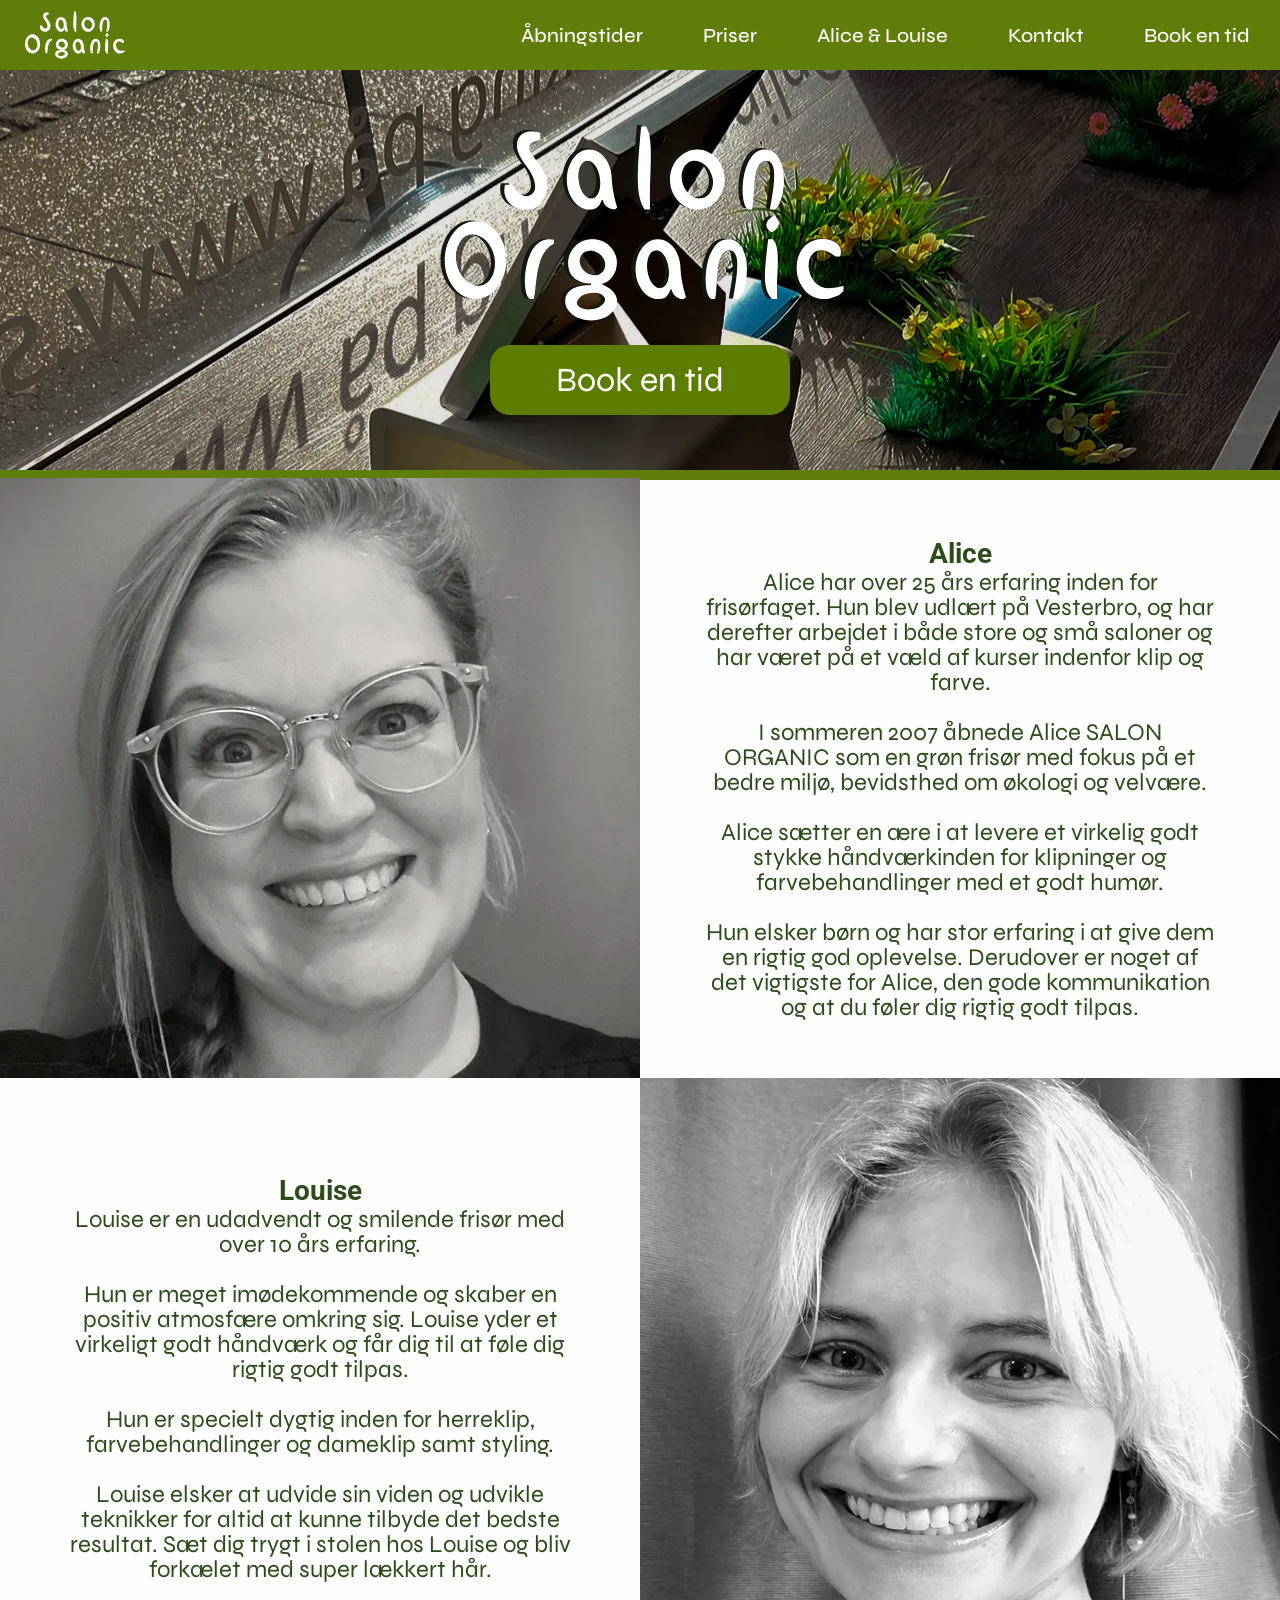
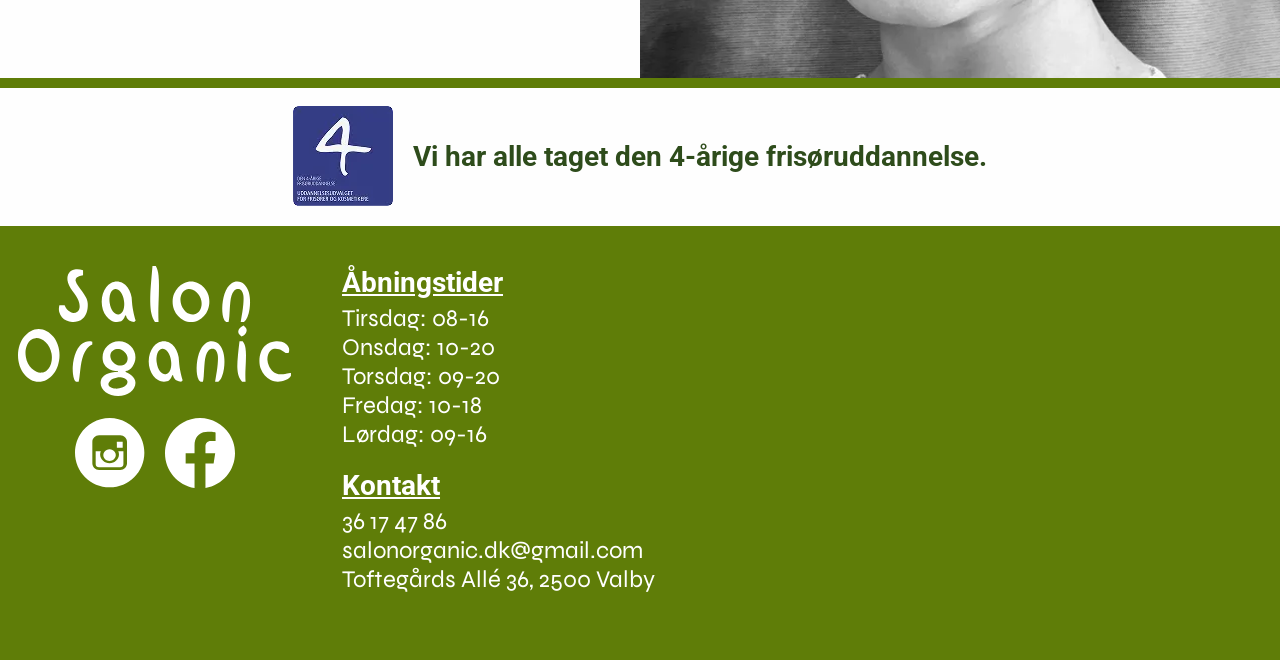
==== commit c6d32100: "heroændringer" ====
--- a/aliceoglouise.html
+++ b/aliceoglouise.html
@@ -55,7 +55,7 @@
     </header>
     <script src="script.js"></script>
     <div class="undermenu"></div>
-    <hero class="darker" rel=preload; as=image; src="img/aliceoglouisehero.webp" fetchpriority=high >
+    <hero class="darker" rel=preload; as=image; fetchpriority=high style="background: url(img/aliceoglouisehero.webp); background-position: center;">
        <img class="herologo" src="img/HeroSalonOrganic.svg">
        <a target="_blank" rel="noopener noreferrer" href="https://salonbook.one/?salonorganic#/" class="button"><button>Book en tid</button></a>
         
